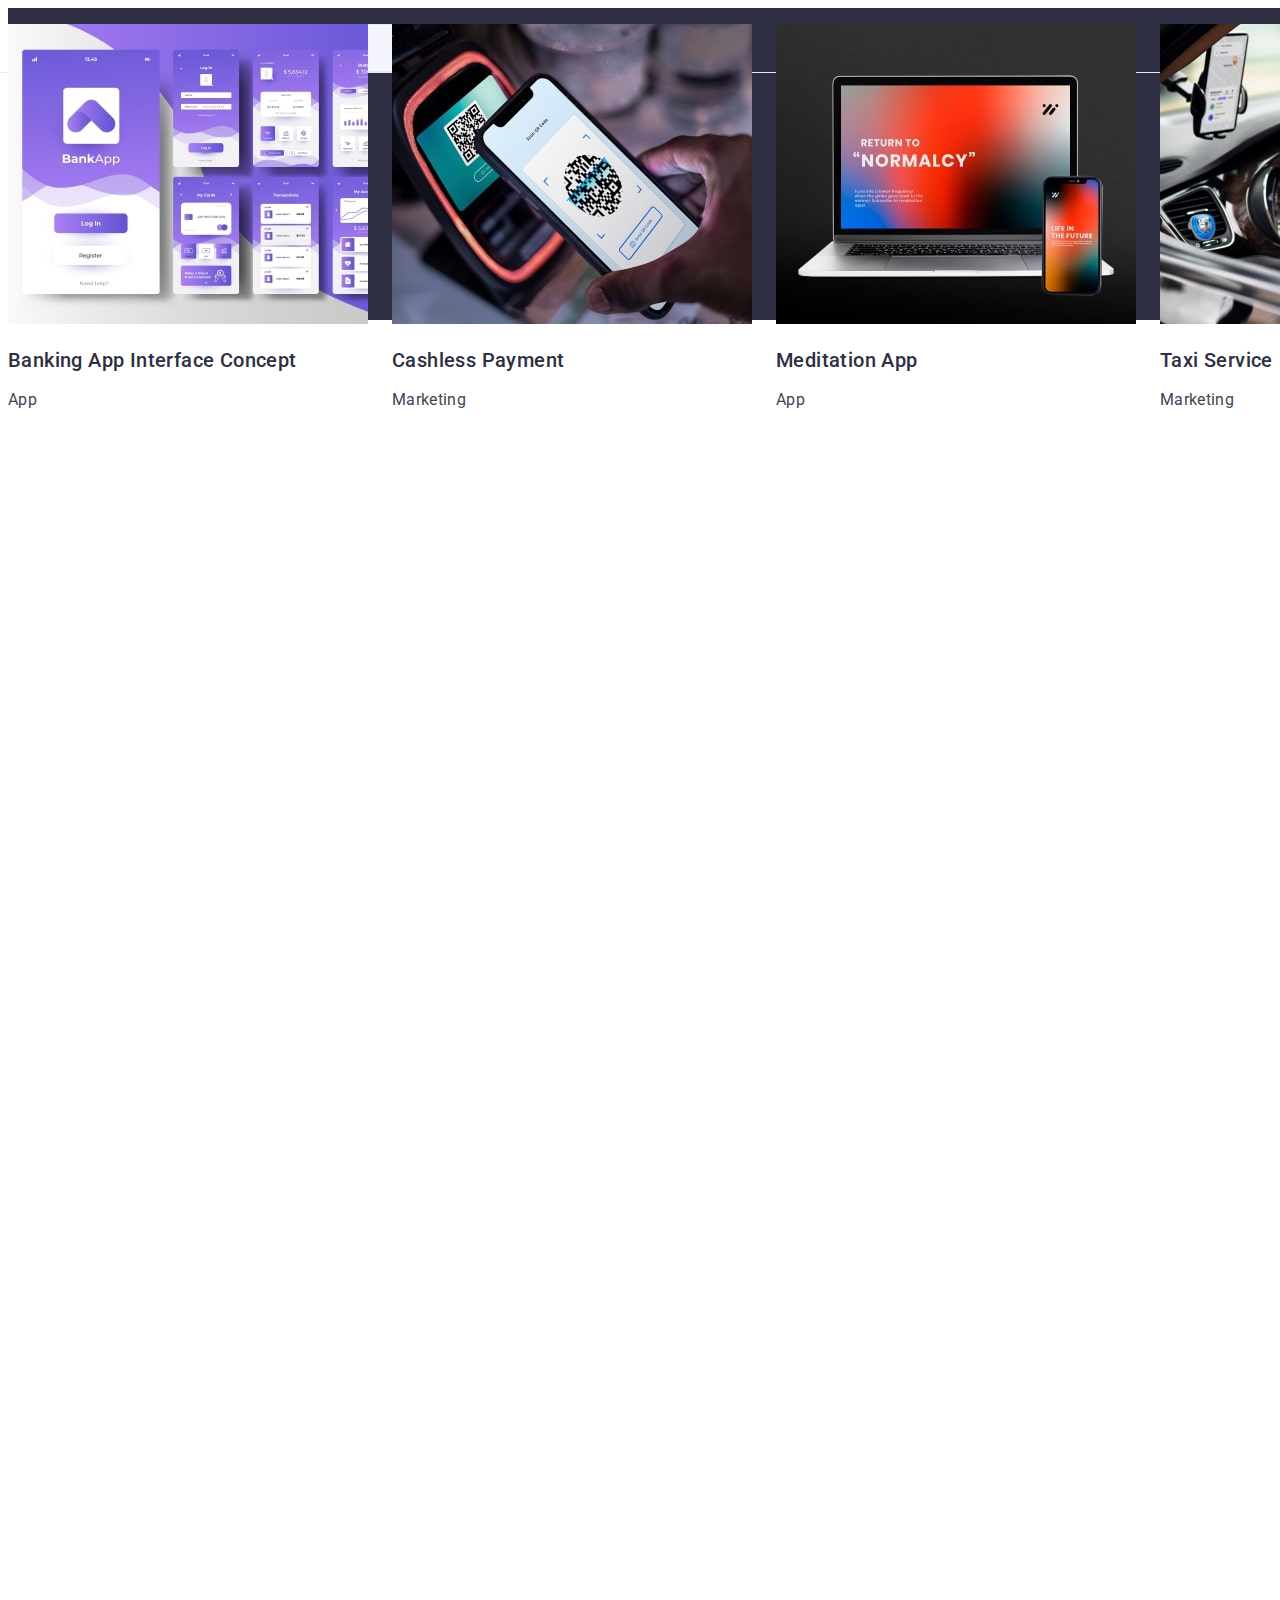
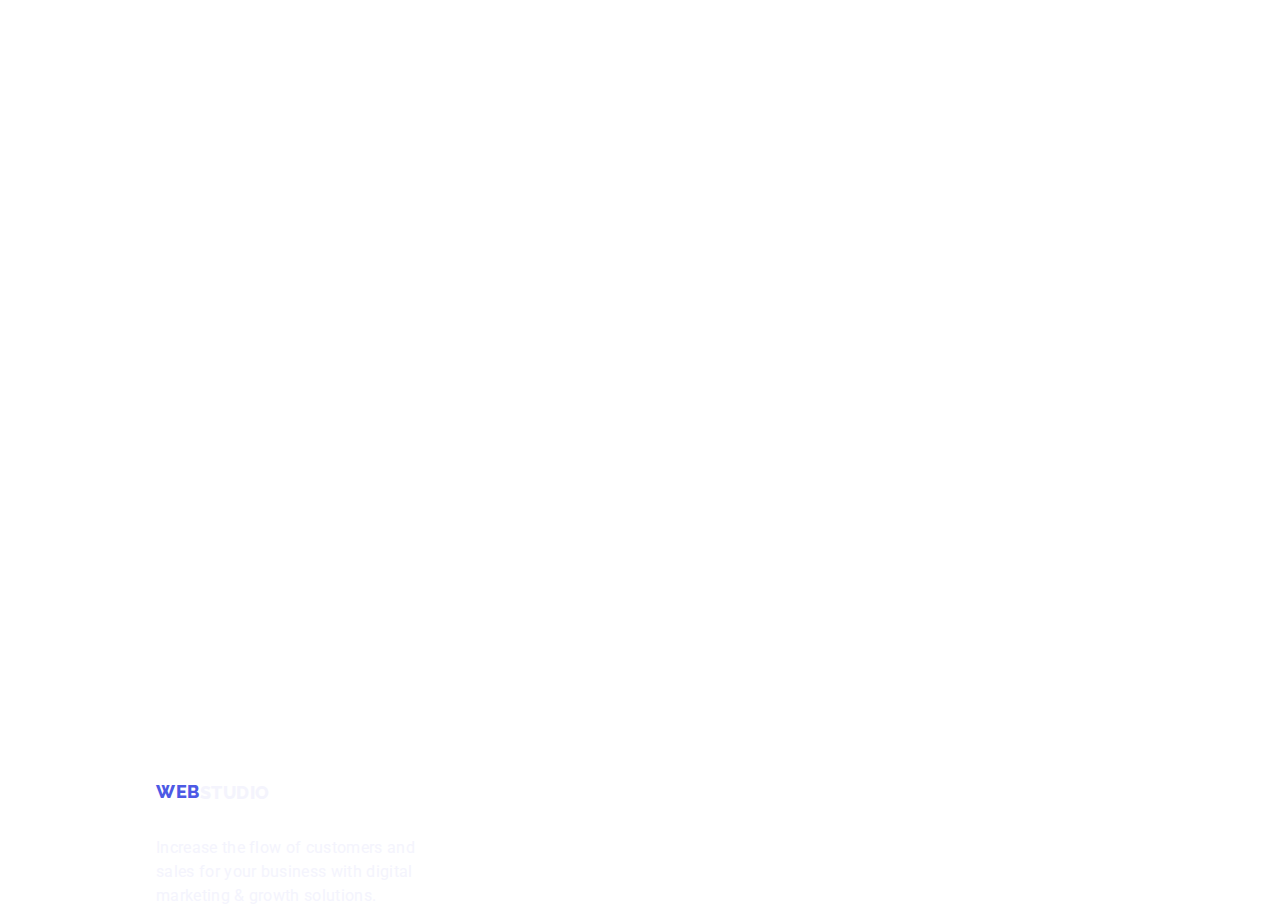
==== portfolio.html @ 69b8b30b "1" ====
<!DOCTYPE html>
<html lang="en">
<head>
    <meta charset="UTF-8">
    <meta http-equiv="X-UA-Compatible" content="IE=edge">
    <meta name="viewport" content="width=device-width, initial-scale=1.0">
    <link rel="stylesheet" href="./css/style.css">
    <link rel="preconnect" href="https://fonts.googleapis.com">
    <link rel="preconnect" href="https://fonts.gstatic.com" crossorigin>
    <link
        href="https://fonts.googleapis.com/css2?family=Raleway:wght@800&family=Roboto:ital,wght@0,400;0,500;0,700;0,900;1,100&display=swap"
        rel="stylesheet">
    <title>Document</title>
</head>
<body class="body">
    <header class="header">
        <nav class="menu-nav">
            <a href="" class="logo link web">Web<span class="studio">Studio</span></a>
            <ul class="list">
                <li class="nav-menu-li hover"><a href="./index.html" class=" nav-menu-li link hover">Studio</a></li>
                <li class="nav-menu-li hover"><a href="./portfolio.html" class=" nav-menu-li link hover">Portfolio</a></li>
                <li class="nav-menu-li hover"><a href="" class="nav-menu-li link hover">Contacts</a></li>
            </ul>
        </nav>
        <address class="address">
            <ul class="list">
                <li class="address-contacts hover"><a href="mailto:info@devstudio.com" class=" address-text link">info@devstudio.com</a></li>
                <li class="address-contacts hover"><a href="tel:+110001111111" class="address-text link">+11 (000) 111-11-11</a></li>        
            </ul>
        </address>
        </header>
        <main>
            <section>
                <h1 class="link" hidden>Portfolio</h1>
                <ul class="list">
                    <li><button type="button" class="nav-button"><span class="nav-button-text">All</span></button></li>
                    <li><button type="button" class="nav-button"><span class="nav-button-text">Web Site</span></button></li>
                    <li><button type="button" class="nav-button"><span class="nav-button-text">App</span></button></li>
                    <li><button type="button" class="nav-button"><span class="nav-button-text">Design</span></button></li>
                    <li><button type="button" class="nav-button"><span class="nav-button-text">Marketing</span></button></li>
                </ul>
                <ul class="portfolio-list list">
                        <li class="portfolio-item portfolio-active">
                            <a class="portfolio link">
                            <img src="./images/img(4).jpg" alt="Portfolio" width="360">
                            <h2 class="portfolio-title">Banking App Interface Concept</h2>
                            <p class="portfolio-text">App</p></a>
                        </li>
                        <li class="portfolio-item">
                            <a class="portfolio link">
                                <img src="./images/img(5).jpg" alt="Portfolio" width="360">
                                <h2 class="portfolio-title">Cashless Payment</h2>
                                <p class="portfolio-text">Marketing</p></a>
                        </li>
                        <li class="portfolio-item">
                            <a class="portfolio link">
                                <img src="./images/img(6).jpg" alt="Portfolio" width="360">
                                <h2 class="portfolio-title">Meditation App</h2>
                                <p class="portfolio-text">App</p></a>       
                        </li>
                        <li class="portfolio-item portfolio-active">
                            <a class="portfolio link">
                            <img src="./images/img(13).jpg" alt="Portfolio" width="360">
                            <h2 class="portfolio-title">Taxi Service</h2>
                            <p class="portfolio-text">Marketing</p></a>
                        </li>
                        <li class="portfolio-item">
                            <a class="portfolio link">
                                <img src="./images/img(7).jpg" alt="Portfolio" width="360">
                                <h2 class="portfolio-title">Screen Illustrations</h2>
                                <p class="portfolio-text">Design</p></a>
                        </li>
                        <li class="portfolio-item">
                            <a class="portfolio link">
                                <img src="./images/img(8).jpg" alt="Portfolio" width="360">
                                <h2 class="portfolio-title">Online Courses</h2>
                                <p class="portfolio-text">Marketing</p></a>       
                        </li>
                        <li class="portfolio-item portfolio-active">
                            <a class="portfolio link">
                            <img src="./images/img(11).jpg" alt="Portfolio" width="360">
                            <h2 class="portfolio-title">Instagram Stories Concept</h2>
                            <p class="portfolio-text">Design</p></a>
                        </li>   
                        <li class="portfolio-item">
                            <a class="portfolio link">
                                <img src="./images/img(9).jpg" alt="Portfolio" width="360">
                                <h2 class="portfolio-title">Organic Food</h2>
                                <p class="portfolio-text">Web Site</p></a>
                        </li>
                        <li class="portfolio-item">
                            <a class="portfolio link">
                                <img src="./images/img(12).jpg" alt="Portfolio" width="360">
                                <h2 class="portfolio-title">Fresh Coffee</h2>
                                <p class="portfolio-text">Web Site</p></a>       
                        </li>
                </ul>
            </section>
        </main>








    <footer class="footer">
        <a href="./index.html" class="footer-logo link web">Web<span class=" footer-logo-studio studio">Studio</span></a>
        <p class="footer-text">Increase the flow of customers and<br> sales for your business with digital<br> marketing &
            growth solutions.</p>
    </footer>
    
</body>
</html>
---- css/style.css ----
/**
  |============================
  | root
  |============================
*/
:root {
    --font-primary: "Roboto", "sans-serif";
    --body-text: #434455;
    --background-color: #FFFFFF;
    --color-title-h2-h3-darkbg: #2e2f42;
    --color-hover-focus: #404bbf;
    --color-partlogo-buttons: #4d5ae5;
    --color-resst: #f4f4fd;
}

/**
  |============================
  | body
  |============================
*/
.body {
    font-family: "Roboto", sans-serif;
    font-style: normal;
    font-weight: 400;
    font-size: 16px;
    line-height: 24px;
    letter-spacing: 0.02em;
    background-color:var(--background-color);
    color: var(--body-text);
}

/**
  |============================
  | header
  |============================
*/
.header {
    position: absolute;
    width: 1440px;
    height: 72px;
    left: 0px;
    top: 0px;
    border-bottom: 1px solid #E7E9FC;
    flex: none;
    order: 0;
    flex-grow: 0;
}
.link{
    text-decoration: none;   
}
.menu-nav {
    display: flex;
    flex-direction: row;
    align-items: flex-start;
    padding: 0px;
    gap: 40px;

    position: absolute;
    width: 261px;
    height: 24px;
    left: 347px;
    top: 24px;
}
.list{
    list-style: none;
}
.address{
    font-style:normal;
}
.nav-menu-ul{
    display: flex;
    flex-direction: row;
    align-items: flex-start;
    padding: 0px;
    gap: 40px;
    position: absolute;
    width: 261px;
    height: 24px;
    left: 347px;
    top: 24px;
}

.nav-menu-li {
    display: list-item;
    font-family: "Roboto";
    font-style: normal;
    font-weight: 500;
    font-size: 16px;
    line-height: 24px;
    letter-spacing: 0.02em;
    color: var(--color-title-h2-h3-darkbg);
    background-color: #FFFFFF;
    cursor: pointer;
    flex-direction: row;
    text-decoration: none;
    list-style: none;
}
.hover:hover{
    color: #ffffff;
    background-color: #404bbf;
}
.hover:focus {
    color: #ffffff;
    background-color: #404bbf;
}


.logo {
    width: 44px;
    height: 21px;  
    font-family: "Raleway", sans-serif;
    font-style: normal;
    font-weight: 800;
    font-size: 18px;
    line-height: 1.17;
    display: flex;
    flex-direction: row;
    align-items: center;
    padding:0px;
    letter-spacing: 0.03em;
    text-transform: uppercase;
    text-decoration: none;
    color:var(--color-partlogo-buttons);
}

.web {
    width: 44px;
    height: 21px;
    font-family: "Raleway", sans-serif;
    font-style: normal;
    font-weight: 800;
    line-height: 1.17;
    font-size: 18px;
    display: flex;
    align-items: center;
    letter-spacing: 0.03em;
    text-transform: uppercase;
    flex: none;
    order: 0;
    flex-grow: 0;
}

.studio {
    width: 44px;
    height: 21px;    
    font-family: 'Raleway';
    font-style: normal;
    font-weight: 800;
    font-size: 18px;
    line-height: 21px;
    display: flex;
    align-items: center;
    letter-spacing: 0.03em;
    text-transform: uppercase;
    color:var(--color-title-h2-h3-darkbg);
}

.address-contacts {
    position: absolute;
    width: 153px;
    height: 24px;
    left: 940px;
    top: 24px;
    text-decoration: none;
    list-style-type: none;    
}
.address-text{
    color: var(--body-text);
}

.address-contacts:hover{
    color:#404bbf
}
.address-contacts:focus{
    color: #404bbf
}



/**
  |============================
  | main
  |============================
*/
.hero {
    position: absolute;
    width: 1440px;
    height: 600px;
    left: 0px;
    top: 72px;
    background: #2E2F42;  
}
.hero-h1 {
    position: absolute;
    width: 496px;
    height: 120px;
    left: 472px;
    top: 260px;
    
    /* Header 1 */
    
    font-family: 'Roboto';
    font-style: normal;
    font-weight: 700;
    font-size: 56px;
    line-height: 1.07;
    
    text-align: center;
    letter-spacing: 0.02em;
    color: #ffffff;
}
.hero-background{
    position: absolute;
    width: 1440px;
    height: 600px;
    left: 0px;
    top: 72px;

    background: #2E2F42;
}

.button {
    display: flex;   
    flex-direction: row;
    align-items: flex-start;
    padding: 16px 32px;
    gap: 10px;
    position: absolute;
    width: 169px;
    height: 56px;
    left: 636px;
    top: 428px;
    background: #4D5AE5;
    color:var(--color-partlogo-buttons);
    box-shadow: 0px 4px 4px rgba(0, 0, 0, 0.15);
    border-radius: 4px;
    font-family: "Roboto", sans-serif;
    font-style: normal;
    font-weight: 500;
    font-size: 16px;
    line-height: 1.5;
    letter-spacing: 0.04em;
    cursor: pointer;
}
.button-text {
    width: 105px;
    height: 24px;
    font-family: 'Roboto';
    font-style: normal;
    font-weight: 500;
    font-size: 16px;
    line-height: 24px;
    display: flex;
    align-items: center;
    letter-spacing: 0.04em;
    color: #ffffff;
    flex: none;
    order: 0;
    flex-grow: 0;
    cursor: pointer;
}
.button:hover, .button:focus{
    background-color: #404BBF;
}
.section-features {
    position: absolute;
    width: 1128px;
    height: 104px;
    left: 156px;
    top: 792px;
    
}

.features {
    flex-direction: column;
    align-items: flex-start;
    padding: 0px;
    gap: 8px;
    
    position: absolute;
    width: 264px;
    height: 104px;

    
}

.features-p {
    width: 264px;
    height: 72px;
}
.features-h3{
    font-weight: 500;
    font-size: 20px;
    line-height: 1.2;
    letter-spacing: 0.02em;
    color:var(--color-title-h2-h3-darkbg);
}
.section-3 {
    width: 1128px;
    height: 412px;

}

.section-3-h2 {
    position: absolute;
    width: 323px;
    height: 40px;
    left: 559px;
    top: 1016px;
    font-size: 36px;
    line-height: 1.11;
    text-align: center;
    text-transform: capitalize;
    color:var(--color-title-h2-h3-darkbg);
}

.section-3-images {
    flex-direction: column;
    align-items: flex-start;
    padding: 0px;
    
    position: absolute;
    width: 360px;
    height: 300px;
    left: 156px;
    top: 1128px;
}
.section-3-images-1{
    display: flex;
flex-direction: column;
align-items: flex-start;
padding: 0px;


width: 360px;
height: 300px;

}
.section-3-images-2{
    display: flex;
flex-direction: column;
align-items: flex-start;
padding: 0px;


width: 360px;
height: 300px;

}
.section-3-images-3{
    display: flex;
flex-direction: column;
align-items: flex-start;
padding: 0px;


width: 360px;
height: 300px;

}
.section-our-team {
    position: absolute;
    width: 1440px;
    height: 732px;
    left: 0px;
    top: 1548px;
    background-color: var( --color-resst);
}
.our-team-h2{
    font-size: 36px;
    line-height: 40px;
    text-align: center;
    letter-spacing: 0.02em;
    line-height: 1.11;
    text-transform: capitalize;
    color: var(--color-title-h2-h3-darkbg);
}
.our-team-p{
    font-size: 16px;
    line-height: 1.5;
    letter-spacing: 0.02em;
    color: var(--body-text  );
}
.our-team-image{
    display: flex;
    flex-direction: column;
    justify-content: center;
    align-items: center;
    padding: 0px 0px 32px;
    gap: 32px;
    width: 264px;
    height: 380px;
    background: #FFFFFF;
    box-shadow: 0px 1px 6px rgba(46, 47, 66, 0.08), 0px 1px 1px rgba(46, 47, 66, 0.16), 0px 2px 1px rgba(46, 47, 66, 0.08);
    border-radius: 0px 0px 4px 4px;
}
.list{
    display: flex;
        flex-direction: row;
        align-items: flex-start;
        padding: 0px;
        gap: 24px;
    
        position: absolute;
        width: 586px;
        height: 48px;

        list-style-type: none;
}
.nav-button{
    box-sizing: border-box;
    display: flex;
    flex-direction: row;
    justify-content: center;
    align-items: center;
    font-family: "Roboto", sans-serif;
    font-style: normal;
    font-weight: 500;
    font-size: 16px;
    line-height: 1.5;
    letter-spacing: 0.04em;
    color: var(--color-partlogo-buttons);
    padding: 12px 24px;
    width: 116px;
    height: 48px;
    background: #F4F4FD;
    border: 1px solid #E7E9FC;
    border-radius: 4px;
    flex: none;
    order: 1;
    flex-grow: 0;
    cursor: pointer;
}
.nav-button:hover {
    background-color: #404BBF;
}
.nav-button:focus{
    background-color: #404BBF;;
}

.nav-button-text{
    width: 116px;
    height: 48px;

    font-family: "Roboto", sans-serif;
    font-style: normal;
    font-weight: 500;
    font-size: 16px;
    line-height: 1.5;

    display: flex;
    align-items: center;
    text-align: center;
    letter-spacing: 0.04em;
    color: var(--color-partlogo-buttons);
    cursor: pointer;

    flex: none;
    order: 0;
    flex-grow: 0;
}
.nav-button:hover {
    color: #FFFFFF;
}

.nav-button:focus {
    color: #FFFFFF;
}
.portfolio-title{
    font-weight: 500;
    font-size: 20px;
    line-height: 1.2;
    letter-spacing: 0.02em;
    color:var(--color-title-h2-h3-darkbg);

}
.portfolio-text{
    font-size: 16px;
    line-height: 1.5;
    letter-spacing: 0.02em;
    color:var(--body-text);
}
.section-footer{
    position: absolute;
    width: 1440px;
    height: 312px;
    left: 0px;
    top: 2280px;
    background: #2E2F42;
}
.footer {
    width: 1440px;
    height: 312px;
    left: 0px;
    top: 2280px;
    background-color: var(--color-title-h2-h3-darkbg);
}

.footer-text {
    position: absolute;
        width: 264px;
        height: 72px;
        left: 156px;
        top: 2420px;  
        font-family: 'Roboto';
        font-style: normal;
        font-weight: 400;
        font-size: 16px;
        line-height: 24px;  
        letter-spacing: 0.02em;
        color: #F4F4FD;
}
.footer-logo{
    display: flex;
        flex-direction: row;
        align-items: center;
        padding: 0px;
        position: absolute;
        width: 115px;
        height: 24px;
        left: 156px;
        top: 2380px;
        color:var(--color-partlogo-buttons);
}
.footer-logo-studio{
    color:#f4f4fd;
}
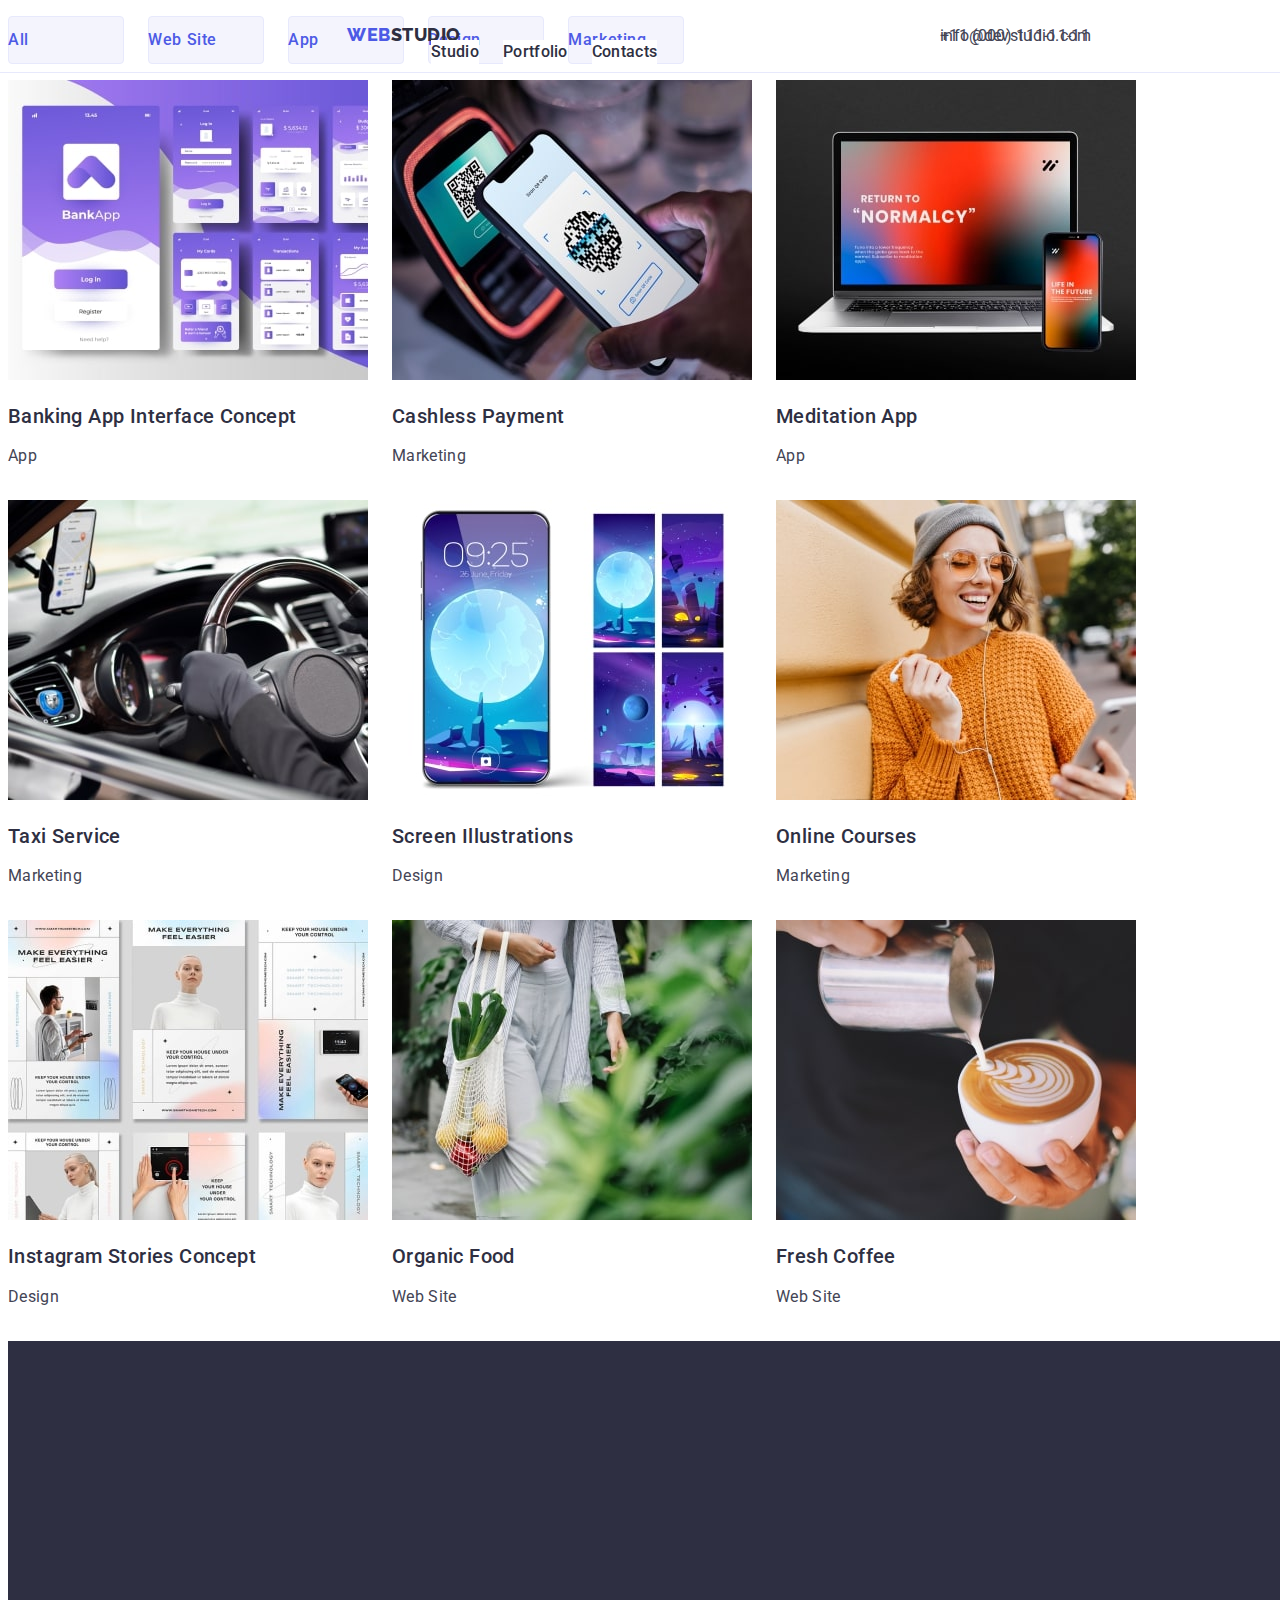
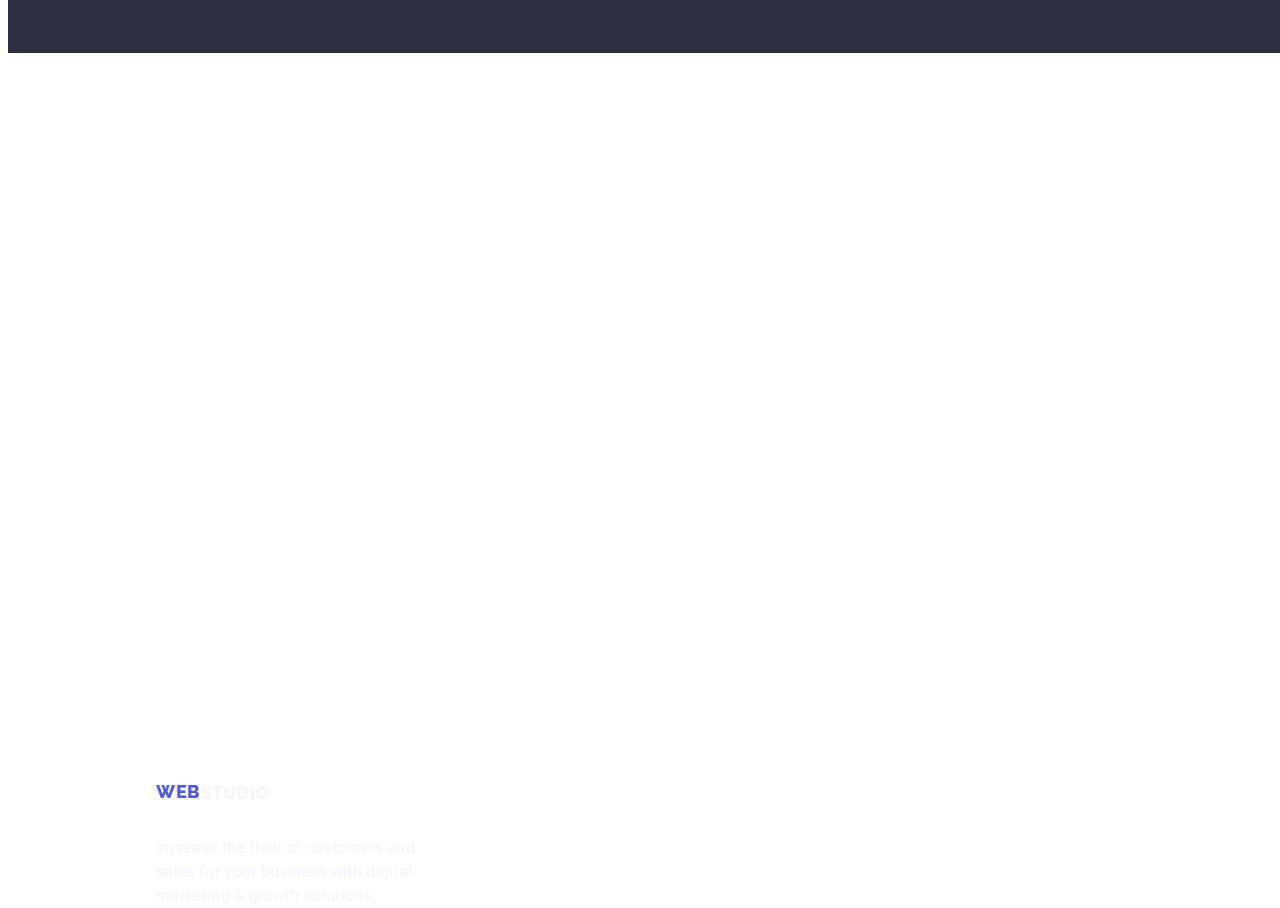
==== commit 7e0c6f00: "1" ====
--- a/portfolio.html
+++ b/portfolio.html
@@ -17,15 +17,15 @@
         <nav class="menu-nav">
             <a href="" class="logo link web">Web<span class="studio">Studio</span></a>
             <ul class="list">
-                <li class="nav-menu-li hover"><a href="./index.html" class=" nav-menu-li link hover">Studio</a></li>
-                <li class="nav-menu-li hover"><a href="./portfolio.html" class=" nav-menu-li link hover">Portfolio</a></li>
-                <li class="nav-menu-li hover"><a href="" class="nav-menu-li link hover">Contacts</a></li>
+                <li class="nav-menu-li"><a href="./index.html" class=" nav-menu-li link">Studio</a></li>
+                <li class="nav-menu-li"><a href="./portfolio.html" class="nav-menu-li link">Portfolio</a></li>
+                <li class="nav-menu-li"><a href="" class="nav-menu-li link">Contacts</a></li>
             </ul>
         </nav>
         <address class="address">
             <ul class="list">
-                <li class="address-contacts hover"><a href="mailto:info@devstudio.com" class=" address-text link">info@devstudio.com</a></li>
-                <li class="address-contacts hover"><a href="tel:+110001111111" class="address-text link">+11 (000) 111-11-11</a></li>        
+                <li class="address-contacts"><a href="mailto:info@devstudio.com" class="address-text link">info@devstudio.com</a></li>
+                <li class="address-contacts"><a href="tel:+110001111111" class="address-text link">+11 (000) 111-11-11</a></li>        
             </ul>
         </address>
         </header>
@@ -42,59 +42,63 @@
                 <ul class="portfolio-list list">
                         <li class="portfolio-item portfolio-active">
                             <a class="portfolio link">
-                            <img src="./images/img(4).jpg" alt="Portfolio" width="360">
+                            <img src="./images/img4.jpg" alt="Portfolio" width="360">
                             <h2 class="portfolio-title">Banking App Interface Concept</h2>
                             <p class="portfolio-text">App</p></a>
                         </li>
                         <li class="portfolio-item">
                             <a class="portfolio link">
-                                <img src="./images/img(5).jpg" alt="Portfolio" width="360">
+                                <img src="./images/img5.jpg" alt="Portfolio" width="360">
                                 <h2 class="portfolio-title">Cashless Payment</h2>
                                 <p class="portfolio-text">Marketing</p></a>
                         </li>
                         <li class="portfolio-item">
                             <a class="portfolio link">
-                                <img src="./images/img(6).jpg" alt="Portfolio" width="360">
+                                <img src="./images/img6.jpg" alt="Portfolio" width="360">
                                 <h2 class="portfolio-title">Meditation App</h2>
                                 <p class="portfolio-text">App</p></a>       
                         </li>
+                    </ul>
+                    <ul class="portfolio-list list">
                         <li class="portfolio-item portfolio-active">
                             <a class="portfolio link">
-                            <img src="./images/img(13).jpg" alt="Portfolio" width="360">
+                            <img src="./images/img13.jpg" alt="Portfolio" width="360">
                             <h2 class="portfolio-title">Taxi Service</h2>
                             <p class="portfolio-text">Marketing</p></a>
                         </li>
                         <li class="portfolio-item">
                             <a class="portfolio link">
-                                <img src="./images/img(7).jpg" alt="Portfolio" width="360">
+                                <img src="./images/img7.jpg" alt="Portfolio" width="360">
                                 <h2 class="portfolio-title">Screen Illustrations</h2>
                                 <p class="portfolio-text">Design</p></a>
                         </li>
                         <li class="portfolio-item">
                             <a class="portfolio link">
-                                <img src="./images/img(8).jpg" alt="Portfolio" width="360">
+                                <img src="./images/img8.jpg" alt="Portfolio" width="360">
                                 <h2 class="portfolio-title">Online Courses</h2>
                                 <p class="portfolio-text">Marketing</p></a>       
                         </li>
+                    </ul>
+                    <ul class="portfolio-list list">
                         <li class="portfolio-item portfolio-active">
                             <a class="portfolio link">
-                            <img src="./images/img(11).jpg" alt="Portfolio" width="360">
+                            <img src="./images/img11.jpg" alt="Portfolio" width="360">
                             <h2 class="portfolio-title">Instagram Stories Concept</h2>
                             <p class="portfolio-text">Design</p></a>
                         </li>   
                         <li class="portfolio-item">
                             <a class="portfolio link">
-                                <img src="./images/img(9).jpg" alt="Portfolio" width="360">
+                                <img src="./images/img9.jpg" alt="Portfolio" width="360">
                                 <h2 class="portfolio-title">Organic Food</h2>
                                 <p class="portfolio-text">Web Site</p></a>
                         </li>
                         <li class="portfolio-item">
                             <a class="portfolio link">
-                                <img src="./images/img(12).jpg" alt="Portfolio" width="360">
+                                <img src="./images/img12.jpg" alt="Portfolio" width="360">
                                 <h2 class="portfolio-title">Fresh Coffee</h2>
                                 <p class="portfolio-text">Web Site</p></a>       
                         </li>
-                </ul>
+                    </ul>
             </section>
         </main>
 
--- a/css/style.css
+++ b/css/style.css
@@ -95,14 +95,19 @@
     text-decoration: none;
     list-style: none;
 }
-.hover:hover{
-    color: #ffffff;
+.nav-menu-li:hover{
     background-color: #404bbf;
 }
-.hover:focus {
-    color: #ffffff;
+.nav-menu-li:focus {
     background-color: #404bbf;
 }
+.address-text:hover{
+    background-color: #404bbf;
+}
+.address-text:focus {
+    background-color: #404bbf;
+}
+
 
 
 .logo {
@@ -281,7 +286,6 @@
     width: 264px;
     height: 104px;
 
-    
 }
 
 .features-p {
@@ -400,12 +404,7 @@
         align-items: flex-start;
         padding: 0px;
         gap: 24px;
-    
-        position: absolute;
-        width: 586px;
-        height: 48px;
-
-        list-style-type: none;
+        list-style: none;
 }
 .nav-button{
     box-sizing: border-box;
@@ -432,9 +431,11 @@
     cursor: pointer;
 }
 .nav-button:hover {
+    color:#FFFFFF;
     background-color: #404BBF;
 }
 .nav-button:focus{
+    color: #FFFFFF;
     background-color: #404BBF;;
 }
 
@@ -458,13 +459,6 @@
     flex: none;
     order: 0;
     flex-grow: 0;
-}
-.nav-button:hover {
-    color: #FFFFFF;
-}
-
-.nav-button:focus {
-    color: #FFFFFF;
 }
 .portfolio-title{
     font-weight: 500;
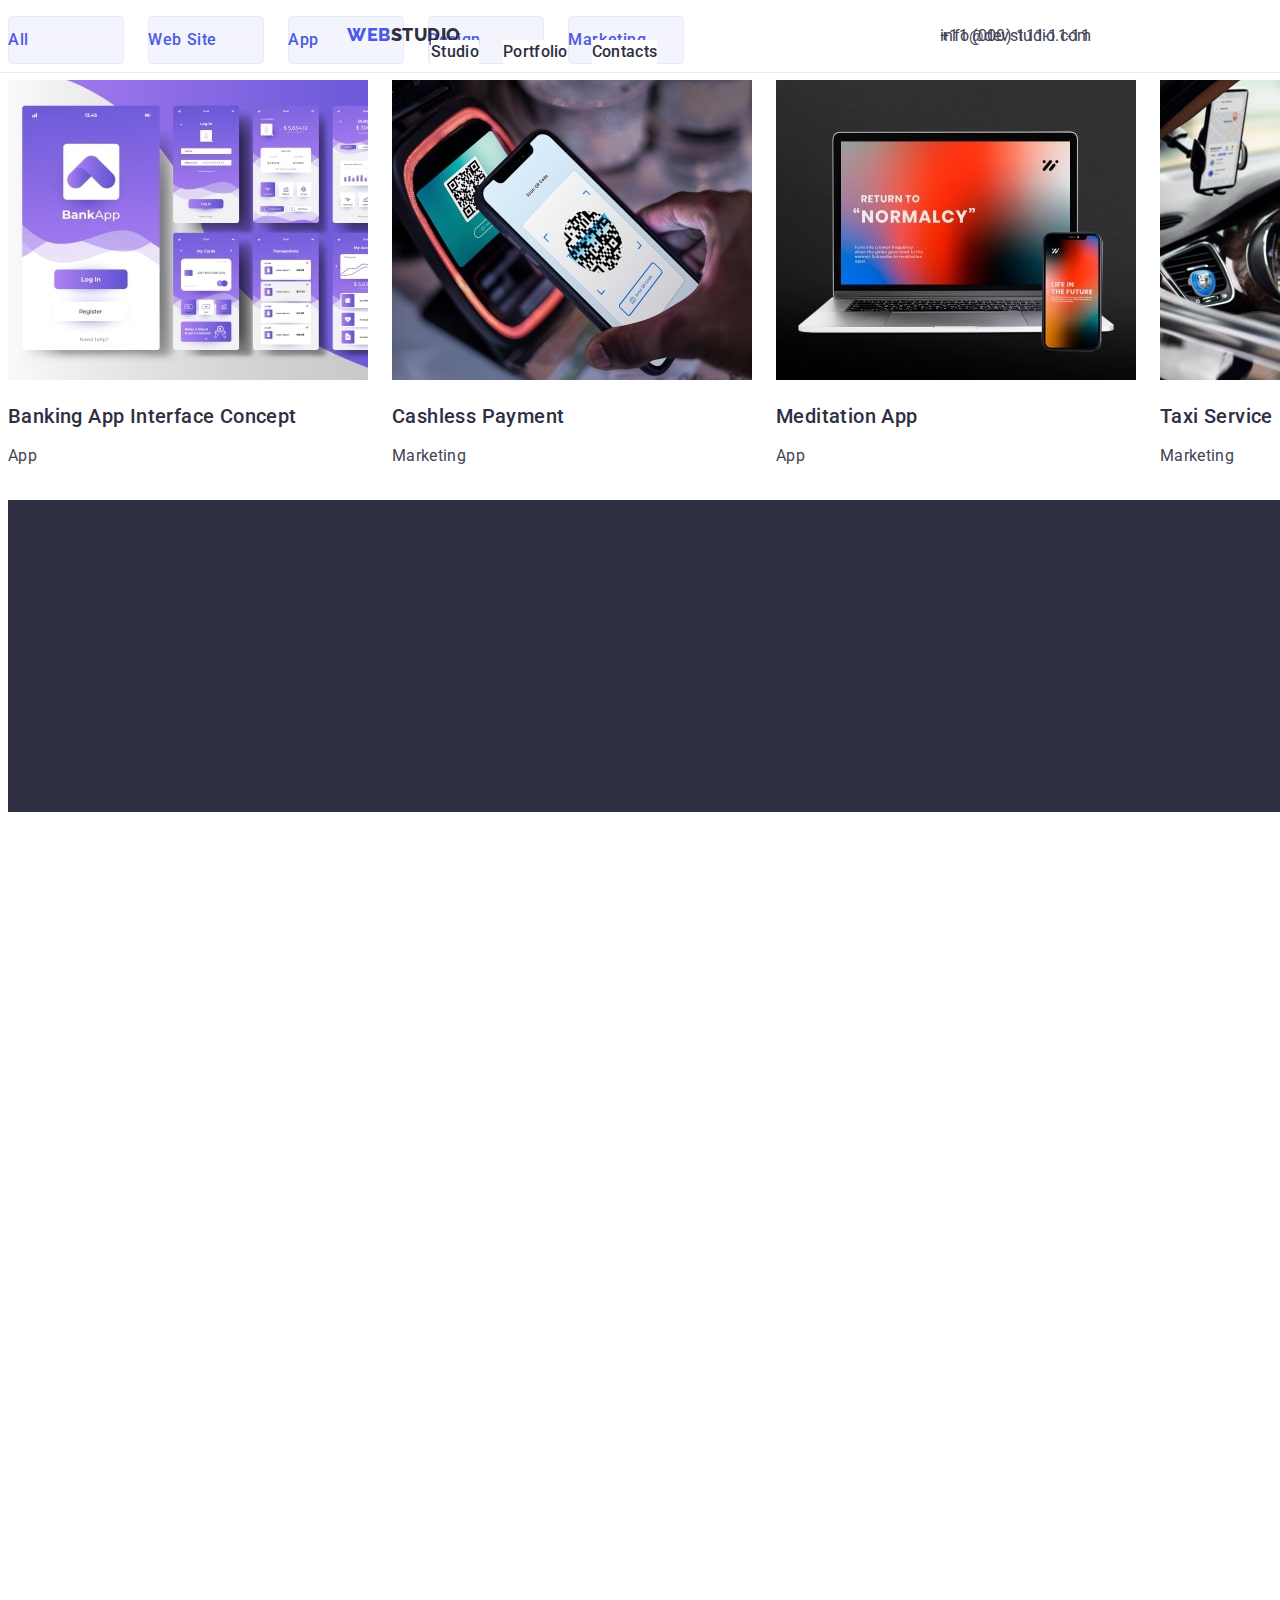
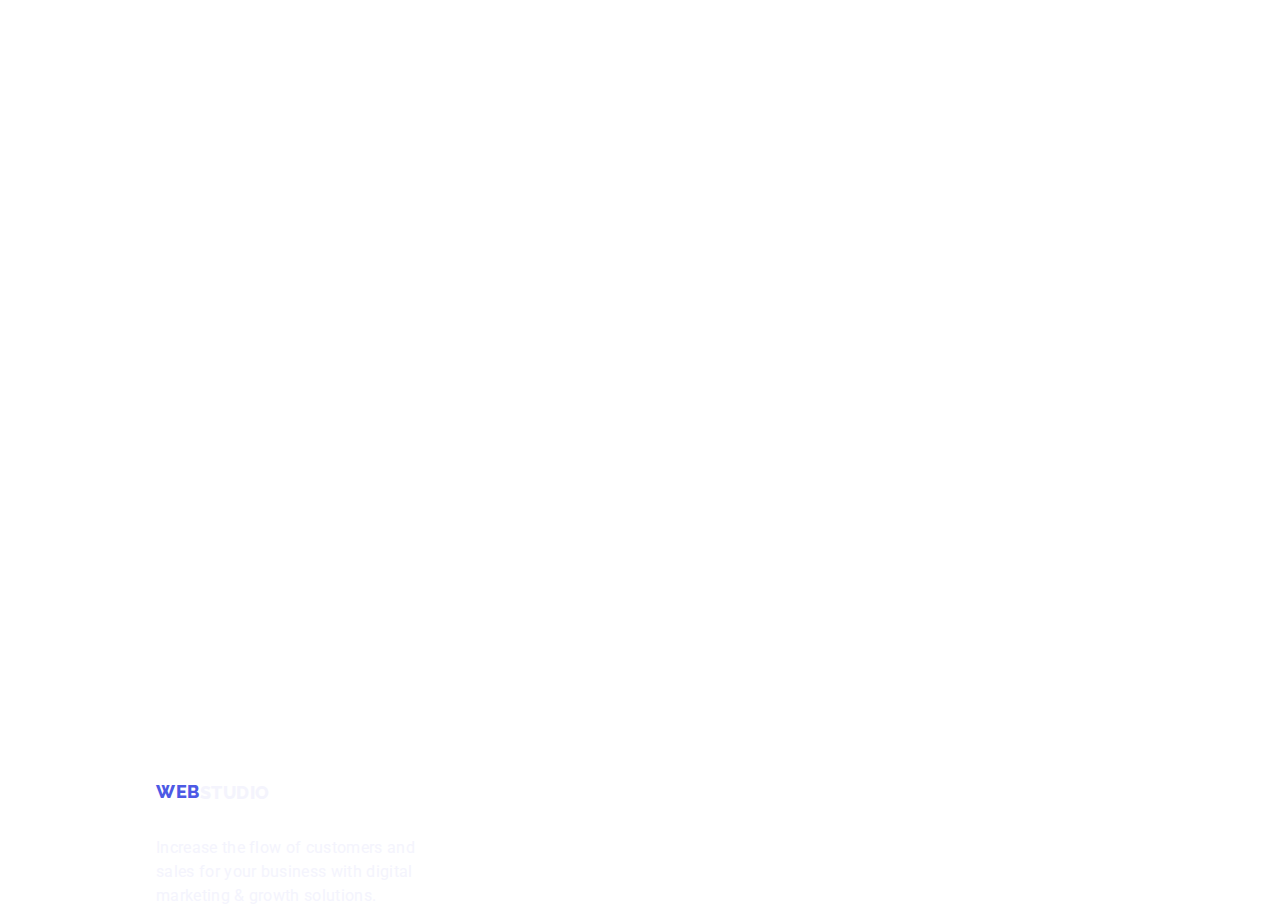
==== commit 02dc6b96: "1" ====
--- a/portfolio.html
+++ b/portfolio.html
@@ -40,7 +40,7 @@
                     <li><button type="button" class="nav-button"><span class="nav-button-text">Marketing</span></button></li>
                 </ul>
                 <ul class="portfolio-list list">
-                        <li class="portfolio-item portfolio-active">
+                        <li class="portfolio-item">
                             <a class="portfolio link">
                             <img src="./images/img4.jpg" alt="Portfolio" width="360">
                             <h2 class="portfolio-title">Banking App Interface Concept</h2>
@@ -58,9 +58,7 @@
                                 <h2 class="portfolio-title">Meditation App</h2>
                                 <p class="portfolio-text">App</p></a>       
                         </li>
-                    </ul>
-                    <ul class="portfolio-list list">
-                        <li class="portfolio-item portfolio-active">
+                        <li class="portfolio-item">
                             <a class="portfolio link">
                             <img src="./images/img13.jpg" alt="Portfolio" width="360">
                             <h2 class="portfolio-title">Taxi Service</h2>
@@ -78,9 +76,7 @@
                                 <h2 class="portfolio-title">Online Courses</h2>
                                 <p class="portfolio-text">Marketing</p></a>       
                         </li>
-                    </ul>
-                    <ul class="portfolio-list list">
-                        <li class="portfolio-item portfolio-active">
+                        <li class="portfolio-item">
                             <a class="portfolio link">
                             <img src="./images/img11.jpg" alt="Portfolio" width="360">
                             <h2 class="portfolio-title">Instagram Stories Concept</h2>
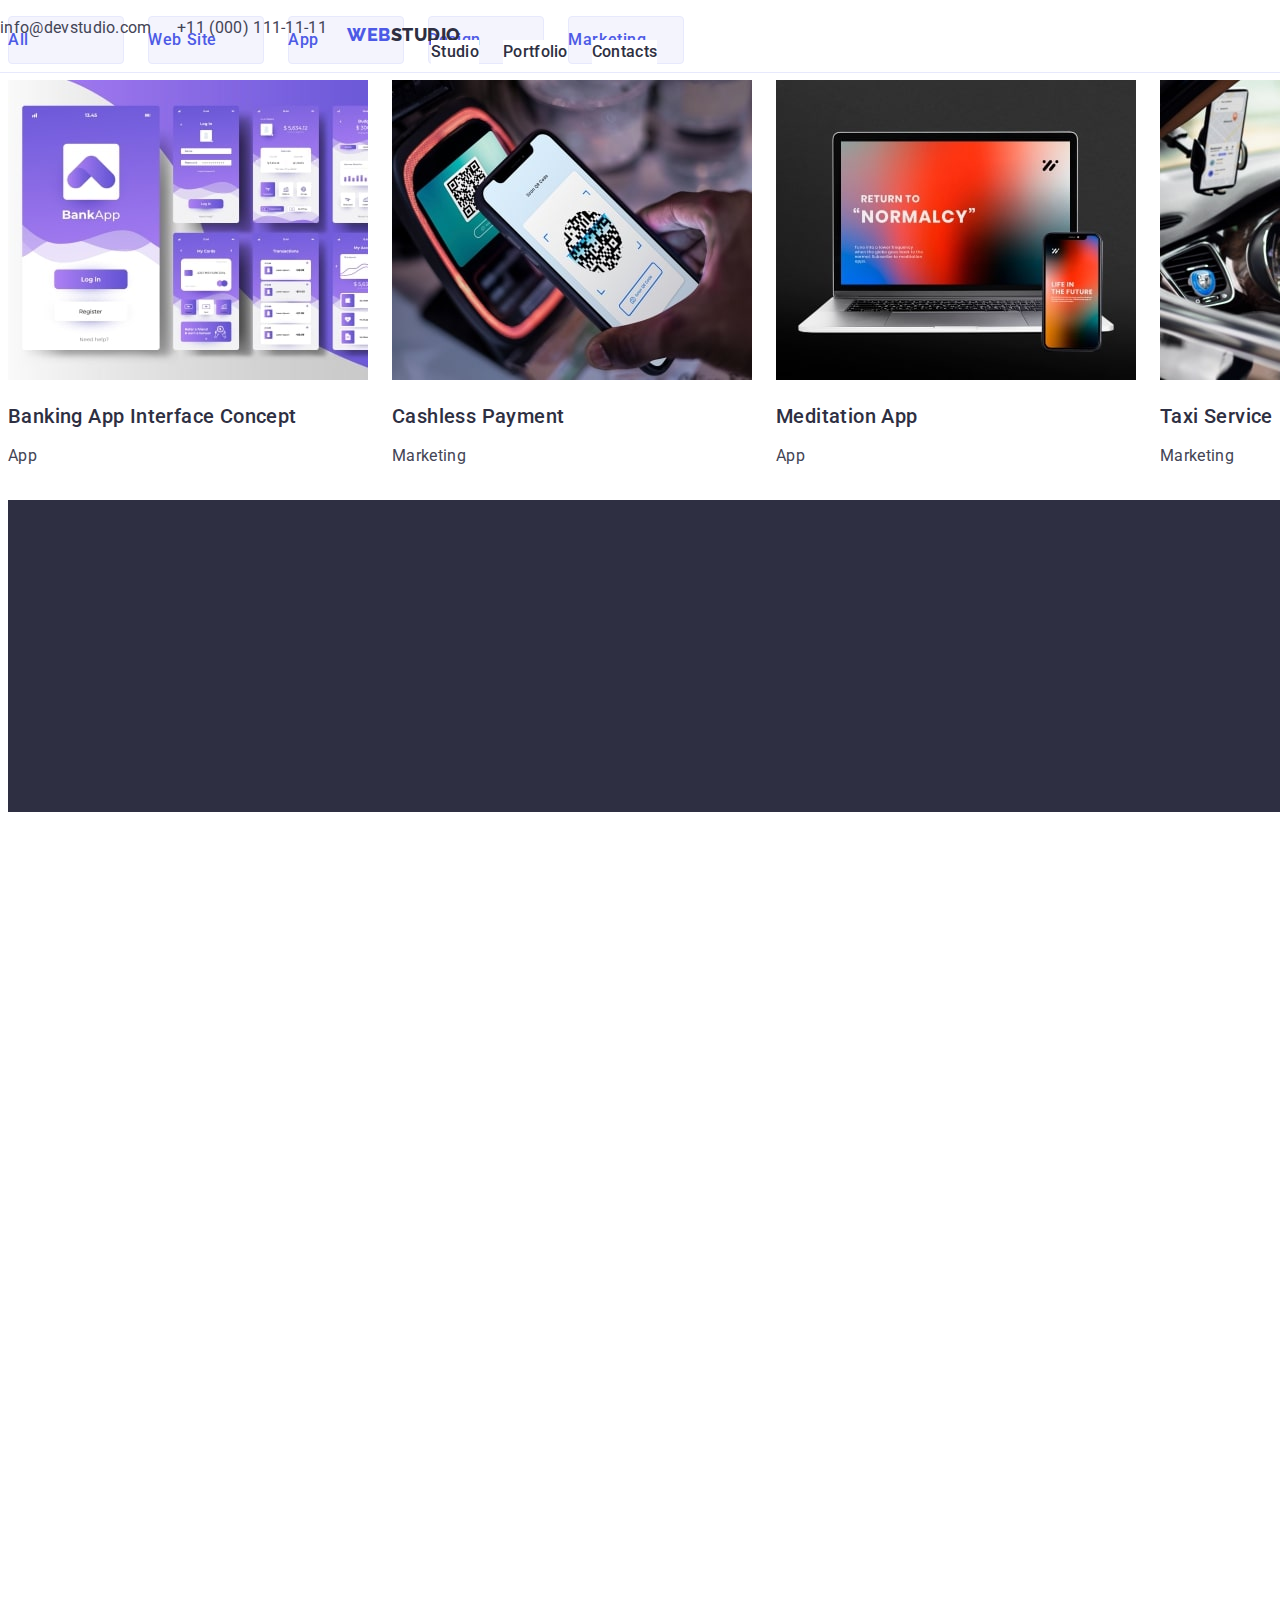
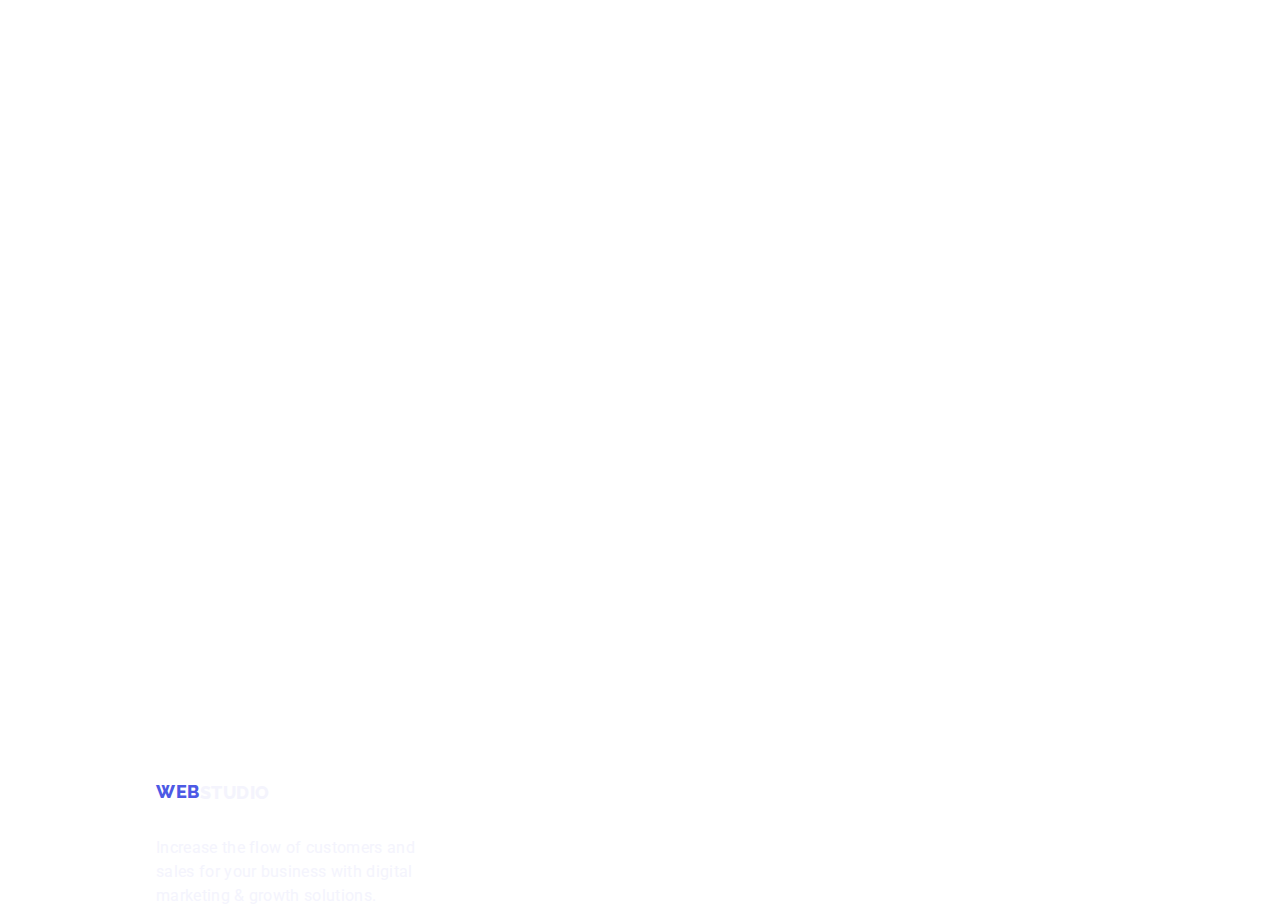
==== commit a10b87b6: "1" ====
--- a/portfolio.html
+++ b/portfolio.html
@@ -17,7 +17,7 @@
         <nav class="menu-nav">
             <a href="" class="logo link web">Web<span class="studio">Studio</span></a>
             <ul class="list">
-                <li class="nav-menu-li"><a href="./index.html" class=" nav-menu-li link">Studio</a></li>
+                <li class="nav-menu-li"><a href="./index.html" class="nav-menu-li link">Studio</a></li>
                 <li class="nav-menu-li"><a href="./portfolio.html" class="nav-menu-li link">Portfolio</a></li>
                 <li class="nav-menu-li"><a href="" class="nav-menu-li link">Contacts</a></li>
             </ul>
--- a/css/style.css
+++ b/css/style.css
@@ -3,7 +3,7 @@
   | root
   |============================
 */
-:root {
+:root{
     --font-primary: "Roboto", "sans-serif";
     --body-text: #434455;
     --background-color: #FFFFFF;
@@ -71,16 +71,13 @@
     display: flex;
     flex-direction: row;
     align-items: flex-start;
-    padding: 0px;
-    gap: 40px;
-    position: absolute;
     width: 261px;
     height: 24px;
     left: 347px;
     top: 24px;
 }
 
-.nav-menu-li {
+.nav-menu-li{
     display: list-item;
     font-family: "Roboto";
     font-style: normal;
@@ -95,17 +92,13 @@
     text-decoration: none;
     list-style: none;
 }
+.nav-menu-li:focus,
 .nav-menu-li:hover{
-    background-color: #404bbf;
-}
-.nav-menu-li:focus {
-    background-color: #404bbf;
-}
-.address-text:hover{
-    background-color: #404bbf;
-}
-.address-text:focus {
-    background-color: #404bbf;
+    color: #404bbf;
+}
+.address-text:hover,
+.address-text:focus{
+    color: #404bbf;
 }
 
 
@@ -161,7 +154,6 @@
 }
 
 .address-contacts {
-    position: absolute;
     width: 153px;
     height: 24px;
     left: 940px;
@@ -173,13 +165,25 @@
     color: var(--body-text);
 }
 
-.address-contacts:hover{
+.address-contacts:hover,
+.address-contacts:focus{
     color:#404bbf
-}
-.address-contacts:focus{
-    color: #404bbf
-}
-
+
+}
+
+.visually-hidden {
+    position: absolute;
+    width: 1px;
+    height: 1px;
+    margin: -1px;
+    border: 0;
+    padding: 0;
+
+    white-space: nowrap;
+    clip-path: inset(100%);
+    clip: rect(0 0 0 0);
+    overflow: hidden;
+}
 
 
 /**
@@ -195,7 +199,7 @@
     top: 72px;
     background: #2E2F42;  
 }
-.hero-h1 {
+.hero-h{
     position: absolute;
     width: 496px;
     height: 120px;
@@ -235,8 +239,8 @@
     height: 56px;
     left: 636px;
     top: 428px;
-    background: #4D5AE5;
-    color:var(--color-partlogo-buttons);
+    background-color:var(--color-partlogo-buttons);
+    color:#ffffff;
     box-shadow: 0px 4px 4px rgba(0, 0, 0, 0.15);
     border-radius: 4px;
     font-family: "Roboto", sans-serif;
@@ -292,20 +296,20 @@
     width: 264px;
     height: 72px;
 }
-.features-h3{
+.features-h{
     font-weight: 500;
     font-size: 20px;
     line-height: 1.2;
     letter-spacing: 0.02em;
     color:var(--color-title-h2-h3-darkbg);
 }
-.section-3 {
+.section-3{
     width: 1128px;
     height: 412px;
 
 }
 
-.section-3-h2 {
+.section-h{
     position: absolute;
     width: 323px;
     height: 40px;
@@ -368,14 +372,14 @@
     height: 732px;
     left: 0px;
     top: 1548px;
-    background-color: var( --color-resst);
-}
-.our-team-h2{
-    font-size: 36px;
+    background-color: var(--color-resst);
+}
+.our-team-h{
+    font-size: 20px;
     line-height: 40px;
     text-align: center;
     letter-spacing: 0.02em;
-    line-height: 1.11;
+    line-height: 1.2;
     text-transform: capitalize;
     color: var(--color-title-h2-h3-darkbg);
 }
@@ -383,7 +387,7 @@
     font-size: 16px;
     line-height: 1.5;
     letter-spacing: 0.02em;
-    color: var(--body-text  );
+    color: var(--body-text);
 }
 .our-team-image{
     display: flex;
@@ -398,8 +402,15 @@
     box-shadow: 0px 1px 6px rgba(46, 47, 66, 0.08), 0px 1px 1px rgba(46, 47, 66, 0.16), 0px 2px 1px rgba(46, 47, 66, 0.08);
     border-radius: 0px 0px 4px 4px;
 }
+.our-team-h {
+    font-weight: 500;
+    font-size: 36px;
+    line-height: 1.11;
+    letter-spacing: 0.02em;
+    color: var(--color-title-h2-h3-darkbg);
+}
 .list{
-    display: flex;
+        display: flex;
         flex-direction: row;
         align-items: flex-start;
         padding: 0px;
@@ -430,13 +441,10 @@
     flex-grow: 0;
     cursor: pointer;
 }
-.nav-button:hover {
+.nav-button:hover,
+.nav-button:focus{
     color:#FFFFFF;
     background-color: #404BBF;
-}
-.nav-button:focus{
-    color: #FFFFFF;
-    background-color: #404BBF;;
 }
 
 .nav-button-text{
@@ -480,7 +488,7 @@
     height: 312px;
     left: 0px;
     top: 2280px;
-    background: #2E2F42;
+    background: #2E2F42; 
 }
 .footer {
     width: 1440px;
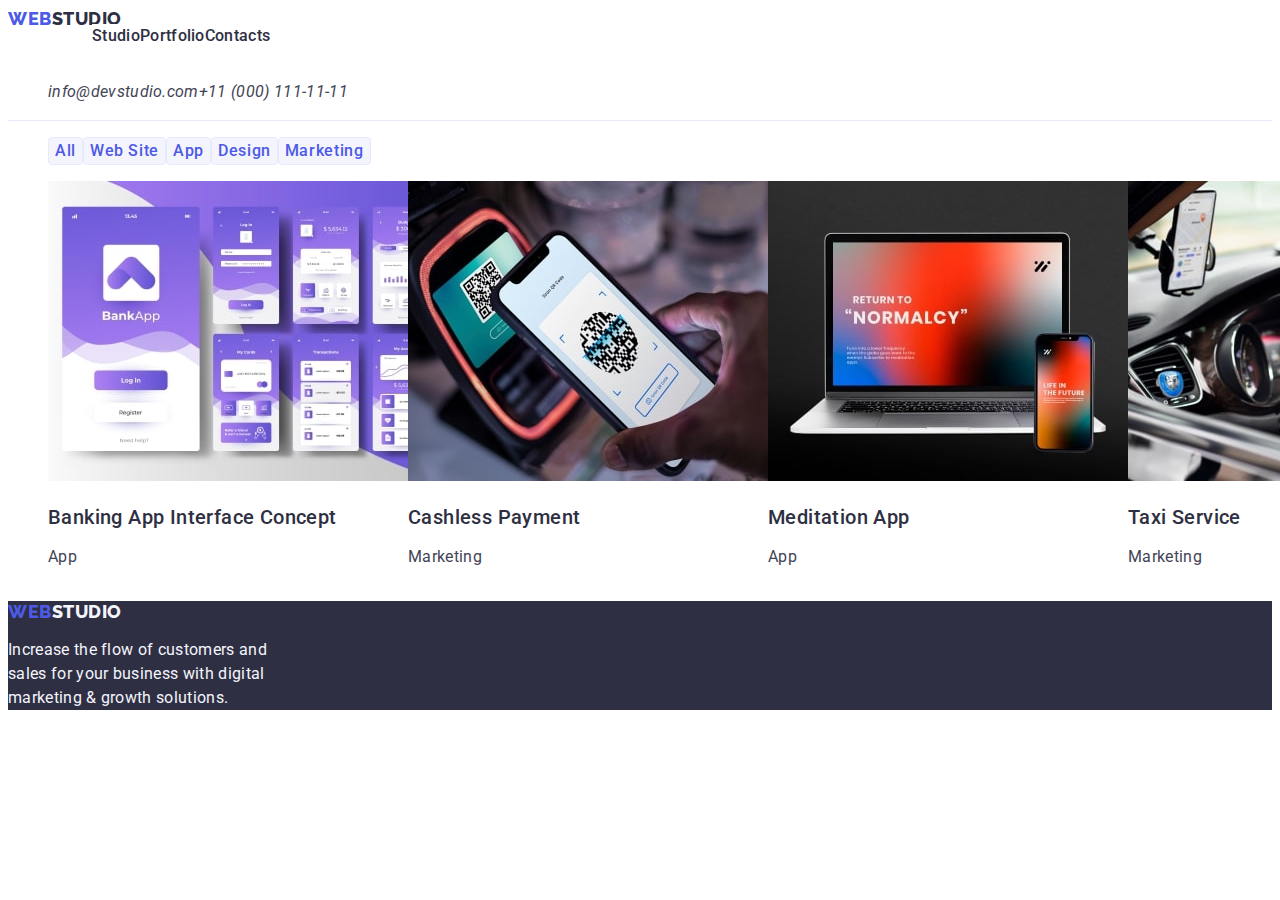
==== commit 66b016a1: "1" ====
--- a/portfolio.html
+++ b/portfolio.html
@@ -31,7 +31,7 @@
         </header>
         <main>
             <section>
-                <h1 class="link" hidden>Portfolio</h1>
+                <h1 class="visualy-hidden link" hidden>Portfolio</h1>
                 <ul class="list">
                     <li><button type="button" class="nav-button"><span class="nav-button-text">All</span></button></li>
                     <li><button type="button" class="nav-button"><span class="nav-button-text">Web Site</span></button></li>
--- a/css/style.css
+++ b/css/style.css
@@ -3,7 +3,7 @@
   | root
   |============================
 */
-:root{
+:root {
     --font-primary: "Roboto", "sans-serif";
     --body-text: #434455;
     --background-color: #FFFFFF;
@@ -18,14 +18,12 @@
   | body
   |============================
 */
-.body {
+body {
     font-family: "Roboto", sans-serif;
-    font-style: normal;
-    font-weight: 400;
-    font-size: 16px;
-    line-height: 24px;
-    letter-spacing: 0.02em;
-    background-color:var(--background-color);
+    font-size: 16px;
+    line-height: 1.5;
+    letter-spacing: 0.02em;
+    background-color: var(--background-color);
     color: var(--body-text);
 }
 
@@ -35,49 +33,34 @@
   |============================
 */
 .header {
-    position: absolute;
-    width: 1440px;
-    height: 72px;
-    left: 0px;
-    top: 0px;
     border-bottom: 1px solid #E7E9FC;
     flex: none;
     order: 0;
     flex-grow: 0;
 }
-.link{
-    text-decoration: none;   
-}
+
+.link {
+    text-decoration: none;
+}
+
 .menu-nav {
     display: flex;
     flex-direction: row;
     align-items: flex-start;
-    padding: 0px;
-    gap: 40px;
-
-    position: absolute;
-    width: 261px;
-    height: 24px;
-    left: 347px;
-    top: 24px;
-}
-.list{
+
+}
+
+.list {
     list-style: none;
 }
-.address{
-    font-style:normal;
-}
-.nav-menu-ul{
-    display: flex;
-    flex-direction: row;
-    align-items: flex-start;
-    width: 261px;
-    height: 24px;
-    left: 347px;
-    top: 24px;
-}
-
-.nav-menu-li{
+
+.nav-menu-ul {
+    display: flex;
+    flex-direction: row;
+    align-items: flex-start;
+}
+
+.nav-menu-li {
     display: list-item;
     font-family: "Roboto";
     font-style: normal;
@@ -92,12 +75,14 @@
     text-decoration: none;
     list-style: none;
 }
+
 .nav-menu-li:focus,
-.nav-menu-li:hover{
+.nav-menu-li:hover {
     color: #404bbf;
 }
+
 .address-text:hover,
-.address-text:focus{
+.address-text:focus {
     color: #404bbf;
 }
 
@@ -105,7 +90,7 @@
 
 .logo {
     width: 44px;
-    height: 21px;  
+    height: 21px;
     font-family: "Raleway", sans-serif;
     font-style: normal;
     font-weight: 800;
@@ -114,11 +99,10 @@
     display: flex;
     flex-direction: row;
     align-items: center;
-    padding:0px;
     letter-spacing: 0.03em;
     text-transform: uppercase;
     text-decoration: none;
-    color:var(--color-partlogo-buttons);
+    color: var(--color-partlogo-buttons);
 }
 
 .web {
@@ -133,14 +117,9 @@
     align-items: center;
     letter-spacing: 0.03em;
     text-transform: uppercase;
-    flex: none;
-    order: 0;
-    flex-grow: 0;
 }
 
 .studio {
-    width: 44px;
-    height: 21px;    
     font-family: 'Raleway';
     font-style: normal;
     font-weight: 800;
@@ -150,25 +129,21 @@
     align-items: center;
     letter-spacing: 0.03em;
     text-transform: uppercase;
-    color:var(--color-title-h2-h3-darkbg);
+    color: var(--color-title-h2-h3-darkbg);
 }
 
 .address-contacts {
-    width: 153px;
-    height: 24px;
-    left: 940px;
-    top: 24px;
     text-decoration: none;
-    list-style-type: none;    
-}
-.address-text{
+    list-style-type: none;
+}
+
+.address-text {
     color: var(--body-text);
 }
 
 .address-contacts:hover,
-.address-contacts:focus{
-    color:#404bbf
-
+.address-contacts:focus {
+    color: #404bbf
 }
 
 .visually-hidden {
@@ -192,68 +167,43 @@
   |============================
 */
 .hero {
-    position: absolute;
-    width: 1440px;
-    height: 600px;
-    left: 0px;
-    top: 72px;
-    background: #2E2F42;  
-}
-.hero-h{
-    position: absolute;
-    width: 496px;
-    height: 120px;
-    left: 472px;
-    top: 260px;
-    
+    background: #2E2F42;
+}
+
+.hero-h {
+
+
     /* Header 1 */
-    
+
     font-family: 'Roboto';
     font-style: normal;
     font-weight: 700;
     font-size: 56px;
     line-height: 1.07;
-    
+
     text-align: center;
     letter-spacing: 0.02em;
     color: #ffffff;
 }
-.hero-background{
-    position: absolute;
-    width: 1440px;
-    height: 600px;
-    left: 0px;
-    top: 72px;
+
+.hero-background {
+
 
     background: #2E2F42;
 }
 
 .button {
-    display: flex;   
-    flex-direction: row;
-    align-items: flex-start;
-    padding: 16px 32px;
-    gap: 10px;
-    position: absolute;
-    width: 169px;
-    height: 56px;
-    left: 636px;
-    top: 428px;
-    background-color:var(--color-partlogo-buttons);
-    color:#ffffff;
+    display: flex;
+    flex-direction: row;
+    align-items: flex-start;
+    background-color: var(--color-partlogo-buttons);
+    color: var(--color-partlogo-buttons);
+    color: #ffffff;
     box-shadow: 0px 4px 4px rgba(0, 0, 0, 0.15);
     border-radius: 4px;
-    font-family: "Roboto", sans-serif;
-    font-style: normal;
-    font-weight: 500;
-    font-size: 16px;
-    line-height: 1.5;
-    letter-spacing: 0.04em;
-    cursor: pointer;
-}
+}
+
 .button-text {
-    width: 105px;
-    height: 24px;
     font-family: 'Roboto';
     font-style: normal;
     font-weight: 500;
@@ -263,133 +213,106 @@
     align-items: center;
     letter-spacing: 0.04em;
     color: #ffffff;
-    flex: none;
-    order: 0;
-    flex-grow: 0;
-    cursor: pointer;
-}
-.button:hover, .button:focus{
+}
+
+.button:hover,
+.button:focus {
     background-color: #404BBF;
 }
-.section-features {
-    position: absolute;
-    width: 1128px;
-    height: 104px;
-    left: 156px;
-    top: 792px;
-    
-}
+
+.section-features {}
 
 .features {
     flex-direction: column;
     align-items: flex-start;
-    padding: 0px;
-    gap: 8px;
-    
-    position: absolute;
-    width: 264px;
-    height: 104px;
-
-}
-
-.features-p {
-    width: 264px;
-    height: 72px;
-}
-.features-h{
+
+
+}
+
+.features-p {}
+
+.features-h {
     font-weight: 500;
     font-size: 20px;
     line-height: 1.2;
     letter-spacing: 0.02em;
-    color:var(--color-title-h2-h3-darkbg);
-}
-.section-3{
-    width: 1128px;
-    height: 412px;
-
-}
-
-.section-h{
-    position: absolute;
-    width: 323px;
-    height: 40px;
-    left: 559px;
-    top: 1016px;
+    color: var(--color-title-h2-h3-darkbg);
+}
+
+.section-3 {}
+
+.section-h {
     font-size: 36px;
     line-height: 1.11;
     text-align: center;
     text-transform: capitalize;
-    color:var(--color-title-h2-h3-darkbg);
+    color: var(--color-title-h2-h3-darkbg);
 }
 
 .section-3-images {
     flex-direction: column;
     align-items: flex-start;
-    padding: 0px;
-    
-    position: absolute;
-    width: 360px;
-    height: 300px;
-    left: 156px;
-    top: 1128px;
-}
-.section-3-images-1{
-    display: flex;
-flex-direction: column;
-align-items: flex-start;
-padding: 0px;
-
-
-width: 360px;
-height: 300px;
-
-}
-.section-3-images-2{
-    display: flex;
-flex-direction: column;
-align-items: flex-start;
-padding: 0px;
-
-
-width: 360px;
-height: 300px;
-
-}
-.section-3-images-3{
-    display: flex;
-flex-direction: column;
-align-items: flex-start;
-padding: 0px;
-
-
-width: 360px;
-height: 300px;
-
-}
+
+}
+
+.section-3-images-1 {
+    display: flex;
+    flex-direction: column;
+    align-items: flex-start;
+
+
+}
+
+.section-3-images-2 {
+    display: flex;
+    flex-direction: column;
+    align-items: flex-start;
+
+
+}
+
+.section-3-images-3 {
+    display: flex;
+    flex-direction: column;
+    align-items: flex-start;
+
+}
+
 .section-our-team {
     position: absolute;
-    width: 1440px;
-    height: 732px;
-    left: 0px;
-    top: 1548px;
+
     background-color: var(--color-resst);
 }
-.our-team-h{
-    font-size: 20px;
+
+.our-team-h {
+    font-size: 36px;
     line-height: 40px;
     text-align: center;
     letter-spacing: 0.02em;
+    line-height: 1.11;
+    text-transform: capitalize;
+    color: var(--color-title-h2-h3-darkbg);
+}
+
+.our-team-ul-h {
+    font-size: 20px;
+    font-weight: 500;
+    line-height: 40px;
+    text-align: center;
+    letter-spacing: 0.02em;
     line-height: 1.2;
     text-transform: capitalize;
     color: var(--color-title-h2-h3-darkbg);
 }
-.our-team-p{
+
+.our-team-p {
     font-size: 16px;
     line-height: 1.5;
     letter-spacing: 0.02em;
     color: var(--body-text);
 }
-.our-team-image{
+
+.our-team-image {
     display: flex;
     flex-direction: column;
     justify-content: center;
@@ -402,54 +325,31 @@
     box-shadow: 0px 1px 6px rgba(46, 47, 66, 0.08), 0px 1px 1px rgba(46, 47, 66, 0.16), 0px 2px 1px rgba(46, 47, 66, 0.08);
     border-radius: 0px 0px 4px 4px;
 }
-.our-team-h {
-    font-weight: 500;
-    font-size: 36px;
-    line-height: 1.11;
-    letter-spacing: 0.02em;
-    color: var(--color-title-h2-h3-darkbg);
-}
-.list{
-        display: flex;
-        flex-direction: row;
-        align-items: flex-start;
-        padding: 0px;
-        gap: 24px;
-        list-style: none;
-}
-.nav-button{
-    box-sizing: border-box;
-    display: flex;
-    flex-direction: row;
-    justify-content: center;
-    align-items: center;
-    font-family: "Roboto", sans-serif;
-    font-style: normal;
-    font-weight: 500;
-    font-size: 16px;
+
+.list {
+    display: flex;
+    flex-direction: row;
+    align-items: flex-start;
+    list-style: none;
+}
+
+.nav-button {
     line-height: 1.5;
     letter-spacing: 0.04em;
     color: var(--color-partlogo-buttons);
-    padding: 12px 24px;
-    width: 116px;
-    height: 48px;
     background: #F4F4FD;
     border: 1px solid #E7E9FC;
     border-radius: 4px;
-    flex: none;
-    order: 1;
-    flex-grow: 0;
     cursor: pointer;
 }
+
 .nav-button:hover,
-.nav-button:focus{
-    color:#FFFFFF;
+.nav-button:focus {
+    color: #FFFFFF;
     background-color: #404BBF;
 }
 
-.nav-button-text{
-    width: 116px;
-    height: 48px;
+.nav-button-text {
 
     font-family: "Roboto", sans-serif;
     font-style: normal;
@@ -464,66 +364,48 @@
     color: var(--color-partlogo-buttons);
     cursor: pointer;
 
-    flex: none;
-    order: 0;
-    flex-grow: 0;
-}
-.portfolio-title{
+}
+
+.portfolio-title {
     font-weight: 500;
     font-size: 20px;
     line-height: 1.2;
     letter-spacing: 0.02em;
-    color:var(--color-title-h2-h3-darkbg);
-
-}
-.portfolio-text{
+    color: var(--color-title-h2-h3-darkbg);
+
+}
+
+.portfolio-text {
     font-size: 16px;
     line-height: 1.5;
     letter-spacing: 0.02em;
-    color:var(--body-text);
-}
-.section-footer{
-    position: absolute;
-    width: 1440px;
-    height: 312px;
-    left: 0px;
-    top: 2280px;
-    background: #2E2F42; 
-}
+    color: var(--body-text);
+}
+
+.section-footer {
+    background: #2E2F42;
+}
+
 .footer {
-    width: 1440px;
-    height: 312px;
-    left: 0px;
-    top: 2280px;
     background-color: var(--color-title-h2-h3-darkbg);
 }
 
 .footer-text {
-    position: absolute;
-        width: 264px;
-        height: 72px;
-        left: 156px;
-        top: 2420px;  
-        font-family: 'Roboto';
-        font-style: normal;
-        font-weight: 400;
-        font-size: 16px;
-        line-height: 24px;  
-        letter-spacing: 0.02em;
-        color: #F4F4FD;
-}
-.footer-logo{
-    display: flex;
-        flex-direction: row;
-        align-items: center;
-        padding: 0px;
-        position: absolute;
-        width: 115px;
-        height: 24px;
-        left: 156px;
-        top: 2380px;
-        color:var(--color-partlogo-buttons);
-}
-.footer-logo-studio{
-    color:#f4f4fd;
+    font-family: 'Roboto';
+    font-style: normal;
+    font-weight: 400;
+    font-size: 16px;
+    line-height: 24px;
+    letter-spacing: 0.02em;
+    color: #F4F4FD;
+}
+
+.footer-logo {
+    flex-direction: row;
+    align-items: center;
+    color: var(--color-partlogo-buttons);
+}
+
+.footer-logo-studio {
+    color: #f4f4fd;
 }